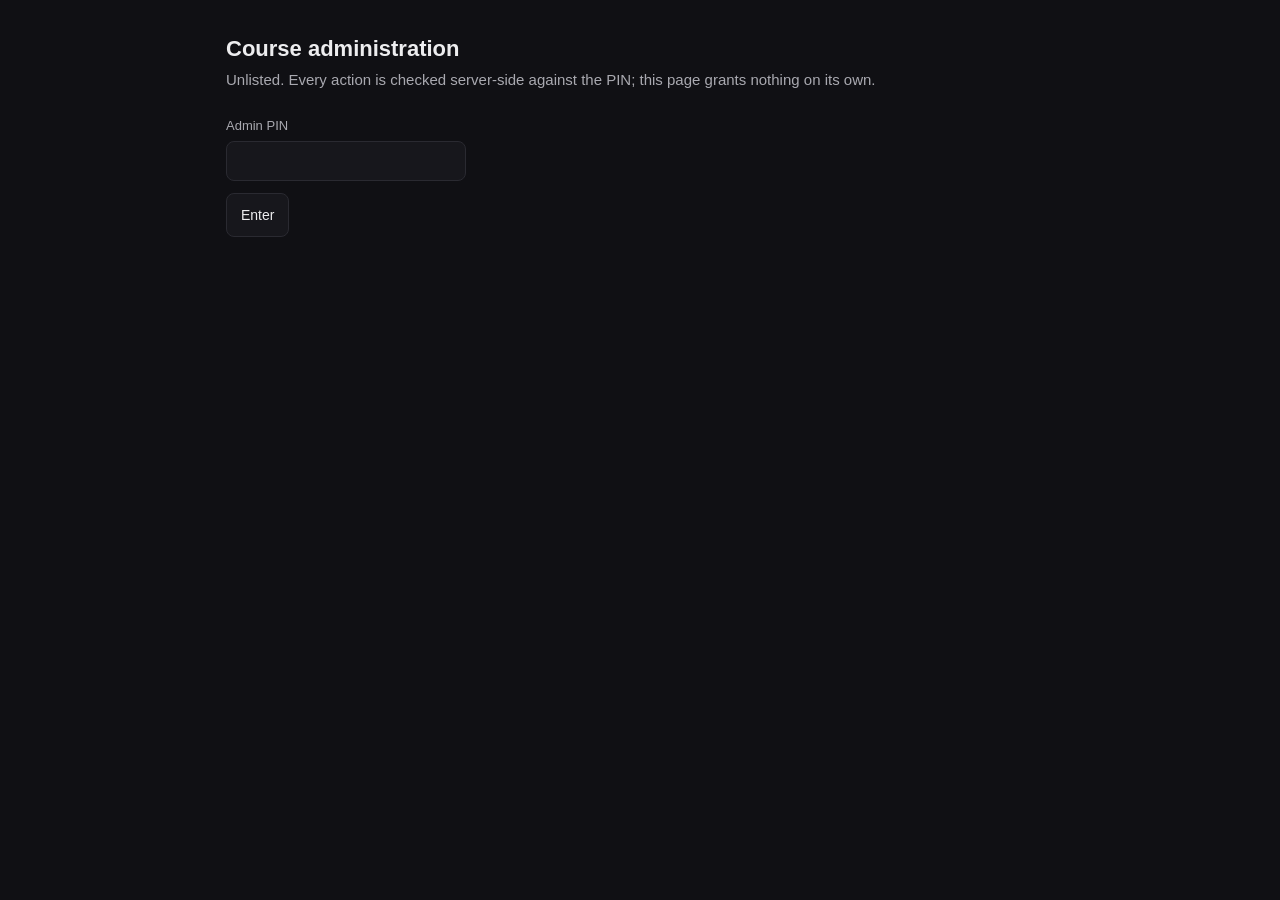
==== admin.html @ 33637b8d "feat(quiz): the question becomes a play in acts, the standings watch from the corner Every live ques" ====
<!doctype html>
<html lang="en">
<head>
<meta charset="utf-8">
<meta name="viewport" content="width=device-width, initial-scale=1">
<meta name="robots" content="noindex, nofollow">
<title>31026 · Course administration</title>
<link rel="icon" href="assets/favicon.svg?v=29" type="image/svg+xml">
<!--
  THE OWNER'S PAGE. Unlisted, linked from nothing, English only, and it
  deliberately does not load styles.css: an admin tool that a redesign can
  break is a tool that fails on the night it is needed.

  It grants nothing on its own. Every action posts the PIN to a security
  definer function that checks it server side (supabase/schema.sql section
  13), so holding this page's source, or this URL, gives an attacker nothing
  but a slow oracle against sixteen random hex characters.
-->
<style>
  :root {
    --bg: #101014; --surface: #17171C; --line: #2A2A31;
    --ink: #EDEDEF; --dim: #A9A9B0; --red: #E83F48; --green: #58C08A;
  }
  * { box-sizing: border-box; }
  body { margin: 0; background: var(--bg); color: var(--ink);
         font: 15px/1.5 -apple-system, "Segoe UI", Roboto, Helvetica, Arial, sans-serif; }
  main { max-width: 860px; margin: 0 auto; padding: 24px 16px 80px; }
  h1 { font-size: 22px; margin: 8px 0 4px; }
  h2 { font-size: 16px; margin: 32px 0 8px; border-top: 1px solid var(--line); padding-top: 24px; }
  .lede { color: var(--dim); margin: 0 0 24px; }
  label { display: block; color: var(--dim); font-size: 13px; margin-bottom: 6px; }
  input[type=password] { background: var(--surface); border: 1px solid var(--line); color: var(--ink);
          border-radius: 8px; padding: 10px 12px; font-size: 16px; width: 240px; max-width: 100%; }
  button { background: var(--surface); border: 1px solid var(--line); color: var(--ink);
           border-radius: 8px; padding: 10px 14px; font-size: 14px; cursor: pointer; min-height: 44px; }
  button:hover { border-color: var(--dim); }
  button[data-armed="1"] { border-color: var(--red); color: var(--red); }
  button[data-on="1"] { border-color: var(--green); color: var(--green); }
  .row { display: flex; gap: 8px; flex-wrap: wrap; margin: 12px 0; }
  .msg { min-height: 22px; color: var(--dim); }
  .msg[data-bad="1"] { color: var(--red); }
  .state { font-weight: 600; }
  .state[data-v="open"] { color: var(--green); }
  .state[data-v="closed"] { color: var(--red); }
  #grid { display: grid; grid-template-columns: repeat(auto-fill, minmax(150px, 1fr)); gap: 10px; margin-top: 12px; }
  .tile { background: var(--surface); border: 1px solid var(--line); border-radius: 10px; overflow: hidden; }
  .tile img, .tile video { display: block; width: 100%; height: 120px; object-fit: cover; background: #000; }
  .tile .who { padding: 6px 8px 0; font-size: 12px; color: var(--dim);
               white-space: nowrap; overflow: hidden; text-overflow: ellipsis; }
  .tile button { width: calc(100% - 16px); margin: 6px 8px 8px; min-height: 36px; padding: 6px; font-size: 13px; }
  .quiet { color: var(--dim); font-size: 13px; }
  #logout { border: none; background: none; color: var(--dim); text-decoration: underline; min-height: 0; padding: 0; }
  .person { background: var(--surface); border: 1px solid var(--line); border-radius: 8px; padding: 10px 12px; margin-top: 8px; }
  .person__top { display: flex; align-items: baseline; gap: 8px; flex-wrap: wrap; }
  .person__name { font-weight: 600; }
  .person__meta { color: var(--dim); font-size: 12.5px; }
  .person__note { color: var(--dim); font-size: 13px; margin: 4px 0 0; font-style: italic; }
  .person__acts { display: flex; gap: 8px; margin-top: 8px; }
  .person__acts button { min-height: 36px; padding: 6px 10px; font-size: 13px; }
  .person input[type=text] { background: var(--bg); border: 1px solid var(--line); color: var(--ink); border-radius: 8px; padding: 8px 10px; font-size: 14px; width: 100%; margin-top: 6px; }
</style>
</head>
<body>
<main>
  <h1>Course administration</h1>
  <p class="lede">Unlisted. Every action is checked server&#8209;side against the PIN; this page grants nothing on its own.</p>

  <section id="gate">
    <label for="pin">Admin PIN</label>
    <input id="pin" type="password" autocomplete="off" autocapitalize="off" spellcheck="false">
    <div class="row"><button id="pin-go">Enter</button></div>
    <p id="gate-msg" class="msg"></p>
  </section>

  <section id="panel" hidden>
    <h2>Photo uploads</h2>
    <p class="quiet" id="sched"></p>
    <p>Right now the portal is: <span class="state" id="ovr-state">&hellip;</span></p>
    <div class="row">
      <button data-ovr="">Follow the schedule</button>
      <button data-ovr="open">Open now</button>
      <button data-ovr="closed">Close now</button>
    </div>
    <p id="ovr-msg" class="msg"></p>
    <p class="quiet">Guests' open pages notice a change within five minutes; a reload sees it at once.</p>

    <h2>The register</h2>
    <p class="quiet">Names can be corrected and their photographs follow; registrations can be deleted. A deleted guest's phone still shows their receipt, and the next time they touch the form it quietly registers them again.</p>
    <div class="row"><button id="reg-reload">Reload the register</button></div>
    <div id="register"></div>
    <p id="reg-msg" class="msg"></p>

    <h2>The album</h2>
    <p class="quiet">Remove takes two taps and is permanent, for everyone. The guest's own strip on their device will still show the frame until their page reloads.</p>
    <div class="row"><button id="reload">Reload the album</button></div>
    <div id="grid"></div>
    <p id="grid-msg" class="msg"></p>

    <p style="margin-top:40px"><button id="logout">Forget the PIN on this device</button></p>
  </section>
</main>

<script src="config.js?v=29"></script>
<script>
(function () {
  'use strict';

  var CFG = window.PARTY_CONFIG || {};
  var P = CFG.photos || {};
  var URLBASE = P.supabaseUrl || '';
  var KEY = P.supabaseKey || '';

  /* A hand copy of the path contract in app.js and album.js, maintained with
     them. Database supplied strings become URLs here exactly as they do in
     the album, and the same rule applies. */
  var PATH_RE = /^\d{4}-\d{2}-\d{2}\/[0-9a-f]{8}-[0-9a-f]{4}-[0-9a-f]{4}-[0-9a-f]{4}-[0-9a-f]{12}\.(?:jpg|mp4|mov|3gp|webm)$/;

  var pin = null;
  try { pin = window.localStorage.getItem('c03102.admin') || null; } catch (e) { /* private mode */ }

  function $(s) { return document.querySelector(s); }

  function rpc(name, args) {
    return fetch(URLBASE + '/rest/v1/rpc/' + name, {
      method: 'POST',
      headers: { 'apikey': KEY, 'Content-Type': 'application/json' },
      body: JSON.stringify(args)
    }).then(function (r) { return r.json(); }).catch(function () { return null; });
  }

  function readSettings() {
    return fetch(URLBASE + '/rest/v1/settings?select=uploads_override&id=eq.1', {
      headers: { 'apikey': KEY }
    }).then(function (r) { return r.json(); }).catch(function () { return null; });
  }

  function msg(el, text, bad) {
    el.textContent = text || '';
    if (bad) el.setAttribute('data-bad', '1'); else el.removeAttribute('data-bad');
  }

  /* ---- the uploads switch ---- */

  function scheduleWords() {
    var at = P.opensAt;
    if (!at) return 'The schedule says: open immediately (opensAt is null).';
    var t = Date.parse(at);
    if (isNaN(t)) return 'The schedule value could not be parsed; the site treats that as open.';
    var d = new Date(t);
    return 'The schedule opens uploads on ' + d.toLocaleString('en-GB', {
      day: 'numeric', month: 'long', year: 'numeric', hour: '2-digit', minute: '2-digit',
      timeZone: 'Europe/Copenhagen'
    }) + ' (Copenhagen time).';
  }

  function paintOverride(v) {
    var el = $('#ovr-state');
    if (v === 'open') { el.textContent = 'FORCED OPEN'; el.setAttribute('data-v', 'open'); }
    else if (v === 'closed') { el.textContent = 'FORCED CLOSED'; el.setAttribute('data-v', 'closed'); }
    else { el.textContent = 'following the schedule'; el.removeAttribute('data-v'); }
    var btns = document.querySelectorAll('[data-ovr]');
    for (var i = 0; i < btns.length; i++) {
      var mine = btns[i].getAttribute('data-ovr') || '';
      if (mine === (v || '')) btns[i].setAttribute('data-on', '1');
      else btns[i].removeAttribute('data-on');
    }
  }

  function refreshState() {
    $('#sched').textContent = scheduleWords();
    readSettings().then(function (rows) {
      if (!rows || !rows.length) { paintOverride(null); return; }
      paintOverride(rows[0].uploads_override || null);
    });
  }

  function setOverride(v) {
    msg($('#ovr-msg'), 'Writing…');
    rpc('admin_set_uploads', { p_pin: pin, p_override: v || null }).then(function (ok) {
      if (ok === true) { msg($('#ovr-msg'), 'Done.'); refreshState(); }
      else if (ok === false) { msg($('#ovr-msg'), 'The PIN was refused. Nothing changed.', true); }
      else { msg($('#ovr-msg'), 'The wire failed. Nothing is known to have changed.', true); }
    });
  }

  /* ---- the album ---- */

  function publicUrl(path) {
    return URLBASE + '/storage/v1/object/public/' + (P.bucket || 'party-photos') + '/' + path;
  }

  function tile(row) {
    var box = document.createElement('div');
    box.className = 'tile';

    var path = String(row.storage_path || '');
    if (!PATH_RE.test(path)) return null;

    var isVideo = /\.(?:mp4|mov|3gp|webm)$/i.test(path);
    var media;
    if (isVideo) {
      media = document.createElement('video');
      media.preload = 'metadata';
      media.muted = true;
      media.playsInline = true;
    } else {
      media = document.createElement('img');
      media.loading = 'lazy';
      media.alt = '';
    }
    media.src = publicUrl(path);
    box.appendChild(media);

    var who = document.createElement('div');
    who.className = 'who';
    who.textContent = (row.first_name || 'unknown') + ' · ' +
      String(row.created_at || '').slice(0, 16).replace('T', ' ');
    box.appendChild(who);

    /* Two taps: the first arms, the second removes. A stray tap on a grid of
       thumbnails must not be able to destroy a guest's photograph. */
    var btn = document.createElement('button');
    btn.textContent = 'Remove';
    btn.addEventListener('click', function () {
      if (!btn.getAttribute('data-armed')) {
        btn.setAttribute('data-armed', '1');
        btn.textContent = 'Really remove?';
        setTimeout(function () {
          btn.removeAttribute('data-armed');
          btn.textContent = 'Remove';
        }, 4000);
        return;
      }
      btn.disabled = true;
      btn.textContent = 'Removing…';
      rpc('admin_remove_photo', { p_pin: pin, p_path: path }).then(function (n) {
        if (n === -1) { msg($('#grid-msg'), 'The PIN was refused. Nothing changed.', true); btn.disabled = false; btn.textContent = 'Remove'; return; }
        if (typeof n === 'number' && n >= 0) {
          if (box.parentNode) box.parentNode.removeChild(box);
          /* The row is gone, so the object is now an orphan and the storage
             policy lets this key clear it. Only the storage API purges the
             CDN's copy, which is why the file is finished here rather than
             inside the function. */
          fetch(URLBASE + '/storage/v1/object/' + (P.bucket || 'party-photos') + '/' + path, {
            method: 'DELETE', headers: { 'apikey': KEY }
          }).then(function (r) {
            msg($('#grid-msg'), r.ok ? 'Removed, the file included.'
                                     : 'Removed from the album; the file itself may linger in caches.');
          }).catch(function () {
            msg($('#grid-msg'), 'Removed from the album; the file itself may linger in caches.');
          });
          return;
        }
        msg($('#grid-msg'), 'The wire failed. Reload the album to see what stands.', true);
        btn.disabled = false;
        btn.textContent = 'Remove';
      });
    });
    box.appendChild(btn);

    return box;
  }

  function loadAlbum() {
    msg($('#grid-msg'), 'Loading…');
    fetch(URLBASE + '/rest/v1/album?select=first_name,storage_path,created_at,kind&order=created_at.desc&limit=300', {
      headers: { 'apikey': KEY }
    }).then(function (r) { return r.json(); }).then(function (rows) {
      var grid = $('#grid');
      grid.textContent = '';
      if (!Array.isArray(rows)) { msg($('#grid-msg'), 'The album could not be read.', true); return; }
      var n = 0;
      for (var i = 0; i < rows.length; i++) {
        var t = tile(rows[i]);
        if (t) { grid.appendChild(t); n++; }
      }
      msg($('#grid-msg'), n ? n + ' on record.' : 'The album is empty.');
    }).catch(function () { msg($('#grid-msg'), 'The album could not be read.', true); });
  }

  /* ---- the register ---- */

  function personRow(row) {
    var box = document.createElement('div');
    box.className = 'person';

    var top = document.createElement('div');
    top.className = 'person__top';
    var nm = document.createElement('span');
    nm.className = 'person__name';
    nm.textContent = (row.name || 'unnamed') + (row.plus_one_name ? ' (+1: ' + row.plus_one_name + ')' : '');
    var meta = document.createElement('span');
    meta.className = 'person__meta';
    meta.textContent = (1 + (row.extra_guests || 0)) + (row.extra_guests ? ' people' : ' person') +
      ' \u00b7 ' + String(row.created_at || '').slice(0, 10) + (row.withdrawn ? ' \u00b7 WITHDRAWN' : '');
    top.appendChild(nm);
    top.appendChild(meta);
    box.appendChild(top);

    if (row.note) {
      var note = document.createElement('p');
      note.className = 'person__note';
      note.textContent = row.note;
      box.appendChild(note);
    }

    var acts = document.createElement('div');
    acts.className = 'person__acts';
    var edit = document.createElement('button');
    edit.textContent = 'Edit names';
    var del = document.createElement('button');
    del.textContent = 'Delete';
    acts.appendChild(edit);
    acts.appendChild(del);
    box.appendChild(acts);

    var editing = false;
    edit.addEventListener('click', function () {
      if (editing) return;
      editing = true;
      var nameIn = document.createElement('input');
      nameIn.type = 'text'; nameIn.maxLength = 60; nameIn.value = row.name || '';
      var plusIn = document.createElement('input');
      plusIn.type = 'text'; plusIn.maxLength = 60; plusIn.value = row.plus_one_name || '';
      plusIn.placeholder = 'Plus one (leave empty for none)';
      var save = document.createElement('button');
      save.textContent = 'Save';
      var cancel = document.createElement('button');
      cancel.textContent = 'Cancel';
      var row2 = document.createElement('div');
      row2.className = 'person__acts';
      row2.appendChild(save);
      row2.appendChild(cancel);
      box.appendChild(nameIn); box.appendChild(plusIn); box.appendChild(row2);
      cancel.addEventListener('click', function () {
        box.removeChild(nameIn); box.removeChild(plusIn); box.removeChild(row2); editing = false;
      });
      save.addEventListener('click', function () {
        save.disabled = true;
        rpc('admin_edit_enrollment', { p_pin: pin, p_id: row.id, p_name: nameIn.value.trim() || null, p_plus_one: plusIn.value }).then(function (n) {
          if (n === -1) { msg($('#reg-msg'), 'The PIN was refused. Nothing changed.', true); save.disabled = false; return; }
          if (n === 1) { msg($('#reg-msg'), 'Saved. Their photographs carry the corrected name too.'); loadRegister(); return; }
          if (n === 0) { msg($('#reg-msg'), 'That registration is already gone.', true); loadRegister(); return; }
          msg($('#reg-msg'), 'The wire failed. Nothing is known to have changed.', true);
          save.disabled = false;
        });
      });
    });

    /* Two taps, and the second names the person: a stray tap in a list of
       registrations must not be able to strike one. */
    del.addEventListener('click', function () {
      if (!del.getAttribute('data-armed')) {
        del.setAttribute('data-armed', '1');
        del.textContent = 'Really delete ' + (row.name || 'this one') + '?';
        setTimeout(function () { del.removeAttribute('data-armed'); del.textContent = 'Delete'; }, 4000);
        return;
      }
      del.disabled = true;
      rpc('admin_delete_enrollment', { p_pin: pin, p_id: row.id }).then(function (n) {
        if (n === -1) { msg($('#reg-msg'), 'The PIN was refused. Nothing changed.', true); del.disabled = false; return; }
        if (typeof n === 'number' && n >= 0) {
          if (box.parentNode) box.parentNode.removeChild(box);
          msg($('#reg-msg'), n ? 'Deleted. Their photographs remain, and their phone will re-register them if they touch the form.' : 'Already gone.');
          return;
        }
        msg($('#reg-msg'), 'The wire failed. Reload the register to see what stands.', true);
        del.disabled = false;
      });
    });

    return box;
  }

  function loadRegister() {
    msg($('#reg-msg'), 'Loading\u2026');
    rpc('admin_list_enrollments', { p_pin: pin }).then(function (rows) {
      var host = $('#register');
      host.textContent = '';
      if (!Array.isArray(rows)) { msg($('#reg-msg'), 'The register could not be read.', true); return; }
      var heads = 0;
      for (var i = 0; i < rows.length; i++) {
        host.appendChild(personRow(rows[i]));
        if (!rows[i].withdrawn) heads += 1 + (rows[i].extra_guests || 0);
      }
      msg($('#reg-msg'), rows.length ? rows.length + ' registrations, ' + heads + ' expected heads (withdrawn excluded).' : 'The register is empty.');
    });
  }

  /* ---- the gate ---- */

  function enter(candidate) {
    msg($('#gate-msg'), 'Checking…');
    rpc('admin_ok', { p_pin: candidate }).then(function (ok) {
      if (ok !== true) {
        msg($('#gate-msg'), ok === false ? 'That is not the PIN.' : 'The wire failed. Try again.', true);
        return;
      }
      pin = candidate;
      try { window.localStorage.setItem('c03102.admin', pin); } catch (e) { /* session only */ }
      $('#gate').hidden = true;
      $('#panel').hidden = false;
      refreshState();
      loadRegister();
      loadAlbum();
    });
  }

  $('#pin-go').addEventListener('click', function () { enter($('#pin').value.trim()); });
  $('#pin').addEventListener('keydown', function (e) { if (e.key === 'Enter') enter($('#pin').value.trim()); });

  var btns = document.querySelectorAll('[data-ovr]');
  for (var i = 0; i < btns.length; i++) {
    (function (b) {
      b.addEventListener('click', function () { setOverride(b.getAttribute('data-ovr')); });
    })(btns[i]);
  }
  $('#reload').addEventListener('click', loadAlbum);
  $('#reg-reload').addEventListener('click', loadRegister);
  $('#logout').addEventListener('click', function () {
    try { window.localStorage.removeItem('c03102.admin'); } catch (e) { /* nothing held */ }
    pin = null;
    $('#panel').hidden = true;
    $('#gate').hidden = false;
    msg($('#gate-msg'), 'Forgotten.');
  });

  /* A held PIN is re-proved against the server rather than trusted: a rotated
     PIN leaves the stored one behind, and the page must find that out now
     rather than on the first action that matters. */
  if (pin) enter(pin);
})();
</script>
</body>
</html>
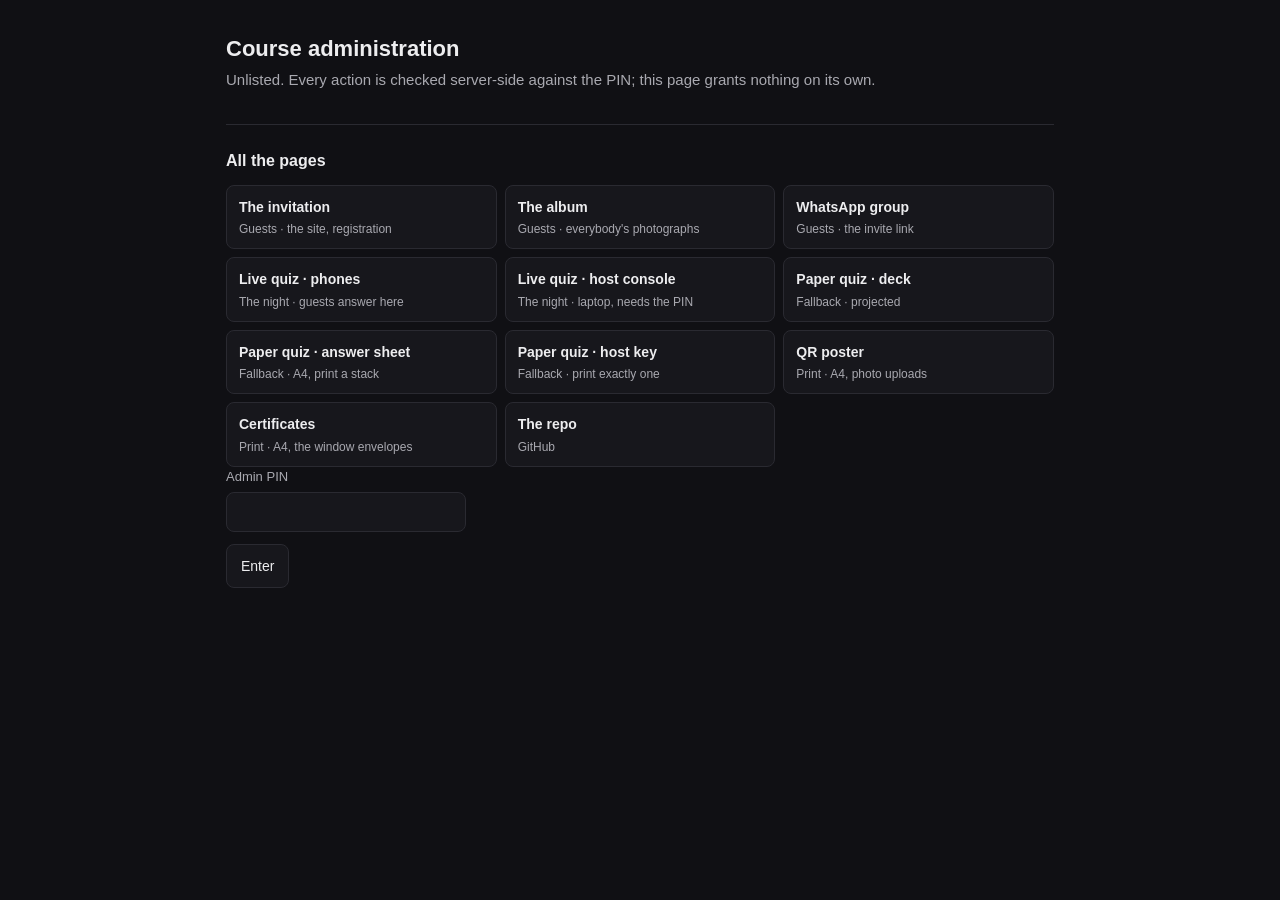
==== commit 5dcdbcd7: "feat(admin): every page one tap away, above the gate An All the pages section at the top of admin.ht" ====
--- a/admin.html
+++ b/admin.html
@@ -5,7 +5,7 @@
 <meta name="viewport" content="width=device-width, initial-scale=1">
 <meta name="robots" content="noindex, nofollow">
 <title>31026 · Course administration</title>
-<link rel="icon" href="assets/favicon.svg?v=29" type="image/svg+xml">
+<link rel="icon" href="assets/favicon.svg?v=33" type="image/svg+xml">
 <!--
   THE OWNER'S PAGE. Unlisted, linked from nothing, English only, and it
   deliberately does not load styles.css: an admin tool that a redesign can
@@ -58,12 +58,41 @@
   .person__acts { display: flex; gap: 8px; margin-top: 8px; }
   .person__acts button { min-height: 36px; padding: 6px 10px; font-size: 13px; }
   .person input[type=text] { background: var(--bg); border: 1px solid var(--line); color: var(--ink); border-radius: 8px; padding: 8px 10px; font-size: 14px; width: 100%; margin-top: 6px; }
+  .links { display: grid; grid-template-columns: repeat(auto-fill, minmax(230px, 1fr)); gap: 8px; margin-top: 12px; }
+  .links a { display: block; background: var(--surface); border: 1px solid var(--line);
+             border-radius: 8px; padding: 10px 12px; min-height: 44px;
+             color: var(--ink); text-decoration: none; }
+  .links a:hover { border-color: var(--dim); }
+  .links a b { font-weight: 600; font-size: 14px; }
+  .links a small { display: block; color: var(--dim); font-size: 12px; margin-top: 2px; }
 </style>
 </head>
 <body>
 <main>
   <h1>Course administration</h1>
   <p class="lede">Unlisted. Every action is checked server&#8209;side against the PIN; this page grants nothing on its own.</p>
+
+  <!-- Every page this project serves, one tap away, ABOVE the gate on
+       purpose: these are all public URLs already, so hiding them behind the
+       PIN would cost the owner typing on the night and protect nothing.
+       Mirrors LINKS.md; the two are maintained together. Each opens in a
+       new tab so this panel stays where it is. -->
+  <section id="pages">
+    <h2>All the pages</h2>
+    <nav class="links">
+      <a href="./" target="_blank" rel="noopener"><b>The invitation</b><small>Guests · the site, registration</small></a>
+      <a href="album.html" target="_blank" rel="noopener"><b>The album</b><small>Guests · everybody's photographs</small></a>
+      <a href="https://chat.whatsapp.com/LyLq84bmmfr7r0vHuXV23c" target="_blank" rel="noopener"><b>WhatsApp group</b><small>Guests · the invite link</small></a>
+      <a href="quiz-live.html" target="_blank" rel="noopener"><b>Live quiz · phones</b><small>The night · guests answer here</small></a>
+      <a href="quiz-live-host.html" target="_blank" rel="noopener"><b>Live quiz · host console</b><small>The night · laptop, needs the PIN</small></a>
+      <a href="quiz.html" target="_blank" rel="noopener"><b>Paper quiz · deck</b><small>Fallback · projected</small></a>
+      <a href="quiz-sheet.html" target="_blank" rel="noopener"><b>Paper quiz · answer sheet</b><small>Fallback · A4, print a stack</small></a>
+      <a href="quiz-sheet.html?key=1" target="_blank" rel="noopener"><b>Paper quiz · host key</b><small>Fallback · print exactly one</small></a>
+      <a href="qr.html" target="_blank" rel="noopener"><b>QR poster</b><small>Print · A4, photo uploads</small></a>
+      <a href="certificates.html" target="_blank" rel="noopener"><b>Certificates</b><small>Print · A4, the window envelopes</small></a>
+      <a href="https://github.com/SirSirio/thesis-defended-liver-pending" target="_blank" rel="noopener"><b>The repo</b><small>GitHub</small></a>
+    </nav>
+  </section>
 
   <section id="gate">
     <label for="pin">Admin PIN</label>
@@ -100,7 +129,7 @@
   </section>
 </main>
 
-<script src="config.js?v=29"></script>
+<script src="config.js?v=33"></script>
 <script>
 (function () {
   'use strict';
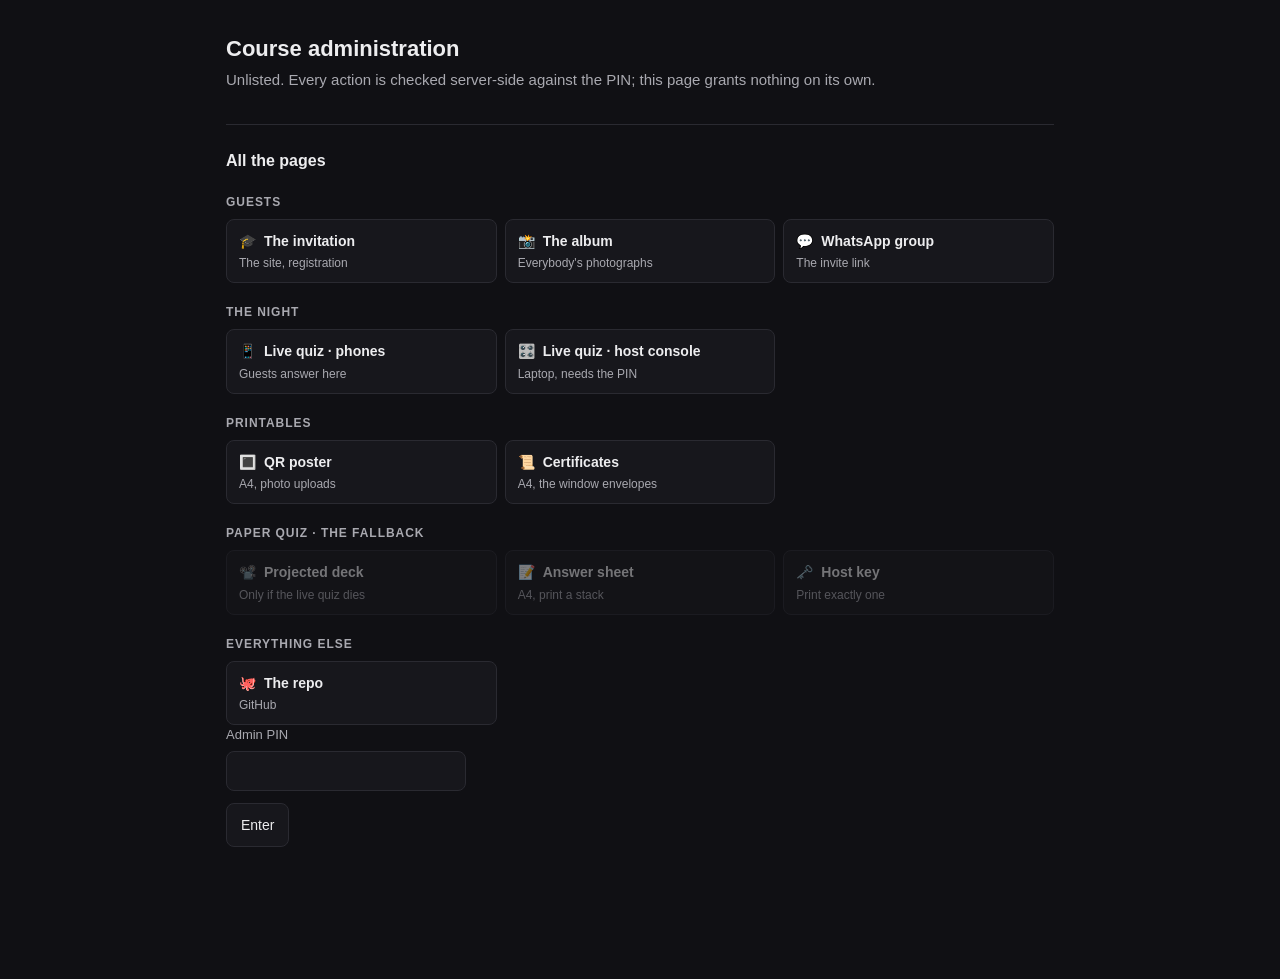
==== commit f4dd2d4c: "style(admin): the pages sort themselves into groups, the fallback steps back Five labelled groups wi" ====
--- a/admin.html
+++ b/admin.html
@@ -58,13 +58,19 @@
   .person__acts { display: flex; gap: 8px; margin-top: 8px; }
   .person__acts button { min-height: 36px; padding: 6px 10px; font-size: 13px; }
   .person input[type=text] { background: var(--bg); border: 1px solid var(--line); color: var(--ink); border-radius: 8px; padding: 8px 10px; font-size: 14px; width: 100%; margin-top: 6px; }
-  .links { display: grid; grid-template-columns: repeat(auto-fill, minmax(230px, 1fr)); gap: 8px; margin-top: 12px; }
+  .links-cat { font-size: 12px; font-weight: 600; letter-spacing: 0.08em;
+               text-transform: uppercase; color: var(--dim); margin: 20px 0 0; }
+  .links { display: grid; grid-template-columns: repeat(auto-fill, minmax(230px, 1fr)); gap: 8px; margin-top: 8px; }
   .links a { display: block; background: var(--surface); border: 1px solid var(--line);
              border-radius: 8px; padding: 10px 12px; min-height: 44px;
              color: var(--ink); text-decoration: none; }
   .links a:hover { border-color: var(--dim); }
   .links a b { font-weight: 600; font-size: 14px; }
+  .links a .ico { margin-right: 8px; }
   .links a small { display: block; color: var(--dim); font-size: 12px; margin-top: 2px; }
+  /* Pages past their moment stay listed but stop competing for the eye. */
+  .links a.dim { opacity: 0.45; }
+  .links a.dim:hover { opacity: 0.8; }
 </style>
 </head>
 <body>
@@ -79,18 +85,36 @@
        new tab so this panel stays where it is. -->
   <section id="pages">
     <h2>All the pages</h2>
+
+    <h3 class="links-cat">Guests</h3>
     <nav class="links">
-      <a href="./" target="_blank" rel="noopener"><b>The invitation</b><small>Guests · the site, registration</small></a>
-      <a href="album.html" target="_blank" rel="noopener"><b>The album</b><small>Guests · everybody's photographs</small></a>
-      <a href="https://chat.whatsapp.com/LyLq84bmmfr7r0vHuXV23c" target="_blank" rel="noopener"><b>WhatsApp group</b><small>Guests · the invite link</small></a>
-      <a href="quiz-live.html" target="_blank" rel="noopener"><b>Live quiz · phones</b><small>The night · guests answer here</small></a>
-      <a href="quiz-live-host.html" target="_blank" rel="noopener"><b>Live quiz · host console</b><small>The night · laptop, needs the PIN</small></a>
-      <a href="quiz.html" target="_blank" rel="noopener"><b>Paper quiz · deck</b><small>Fallback · projected</small></a>
-      <a href="quiz-sheet.html" target="_blank" rel="noopener"><b>Paper quiz · answer sheet</b><small>Fallback · A4, print a stack</small></a>
-      <a href="quiz-sheet.html?key=1" target="_blank" rel="noopener"><b>Paper quiz · host key</b><small>Fallback · print exactly one</small></a>
-      <a href="qr.html" target="_blank" rel="noopener"><b>QR poster</b><small>Print · A4, photo uploads</small></a>
-      <a href="certificates.html" target="_blank" rel="noopener"><b>Certificates</b><small>Print · A4, the window envelopes</small></a>
-      <a href="https://github.com/SirSirio/thesis-defended-liver-pending" target="_blank" rel="noopener"><b>The repo</b><small>GitHub</small></a>
+      <a href="./" target="_blank" rel="noopener"><b><span class="ico">🎓</span>The invitation</b><small>The site, registration</small></a>
+      <a href="album.html" target="_blank" rel="noopener"><b><span class="ico">📸</span>The album</b><small>Everybody's photographs</small></a>
+      <a href="https://chat.whatsapp.com/LyLq84bmmfr7r0vHuXV23c" target="_blank" rel="noopener"><b><span class="ico">💬</span>WhatsApp group</b><small>The invite link</small></a>
+    </nav>
+
+    <h3 class="links-cat">The night</h3>
+    <nav class="links">
+      <a href="quiz-live.html" target="_blank" rel="noopener"><b><span class="ico">📱</span>Live quiz · phones</b><small>Guests answer here</small></a>
+      <a href="quiz-live-host.html" target="_blank" rel="noopener"><b><span class="ico">🎛️</span>Live quiz · host console</b><small>Laptop, needs the PIN</small></a>
+    </nav>
+
+    <h3 class="links-cat">Printables</h3>
+    <nav class="links">
+      <a href="qr.html" target="_blank" rel="noopener"><b><span class="ico">🔳</span>QR poster</b><small>A4, photo uploads</small></a>
+      <a href="certificates.html" target="_blank" rel="noopener"><b><span class="ico">📜</span>Certificates</b><small>A4, the window envelopes</small></a>
+    </nav>
+
+    <h3 class="links-cat">Paper quiz · the fallback</h3>
+    <nav class="links">
+      <a class="dim" href="quiz.html" target="_blank" rel="noopener"><b><span class="ico">📽️</span>Projected deck</b><small>Only if the live quiz dies</small></a>
+      <a class="dim" href="quiz-sheet.html" target="_blank" rel="noopener"><b><span class="ico">📝</span>Answer sheet</b><small>A4, print a stack</small></a>
+      <a class="dim" href="quiz-sheet.html?key=1" target="_blank" rel="noopener"><b><span class="ico">🗝️</span>Host key</b><small>Print exactly one</small></a>
+    </nav>
+
+    <h3 class="links-cat">Everything else</h3>
+    <nav class="links">
+      <a href="https://github.com/SirSirio/thesis-defended-liver-pending" target="_blank" rel="noopener"><b><span class="ico">🐙</span>The repo</b><small>GitHub</small></a>
     </nav>
   </section>
 
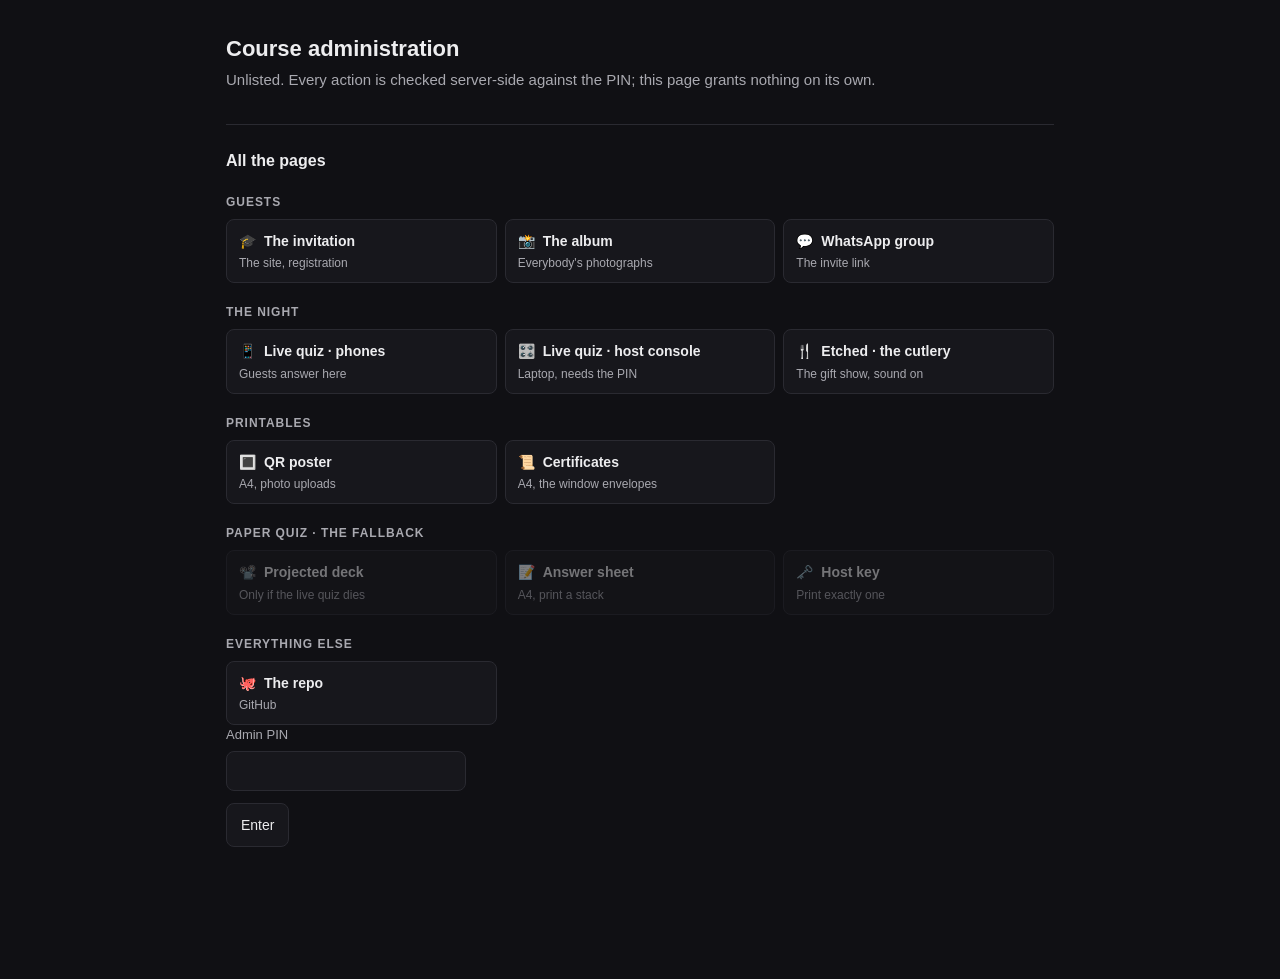
==== commit 0c7b6943: "feat(etching): the cutlery gets its premiere, sound on Co-Authored-By: Claude Opus 5.5 <noreply@anth" ====
--- a/admin.html
+++ b/admin.html
@@ -97,6 +97,7 @@
     <nav class="links">
       <a href="quiz-live.html" target="_blank" rel="noopener"><b><span class="ico">📱</span>Live quiz · phones</b><small>Guests answer here</small></a>
       <a href="quiz-live-host.html" target="_blank" rel="noopener"><b><span class="ico">🎛️</span>Live quiz · host console</b><small>Laptop, needs the PIN</small></a>
+      <a href="etching.html" target="_blank" rel="noopener"><b><span class="ico">🍴</span>Etched · the cutlery</b><small>The gift show, sound on</small></a>
     </nav>
 
     <h3 class="links-cat">Printables</h3>
